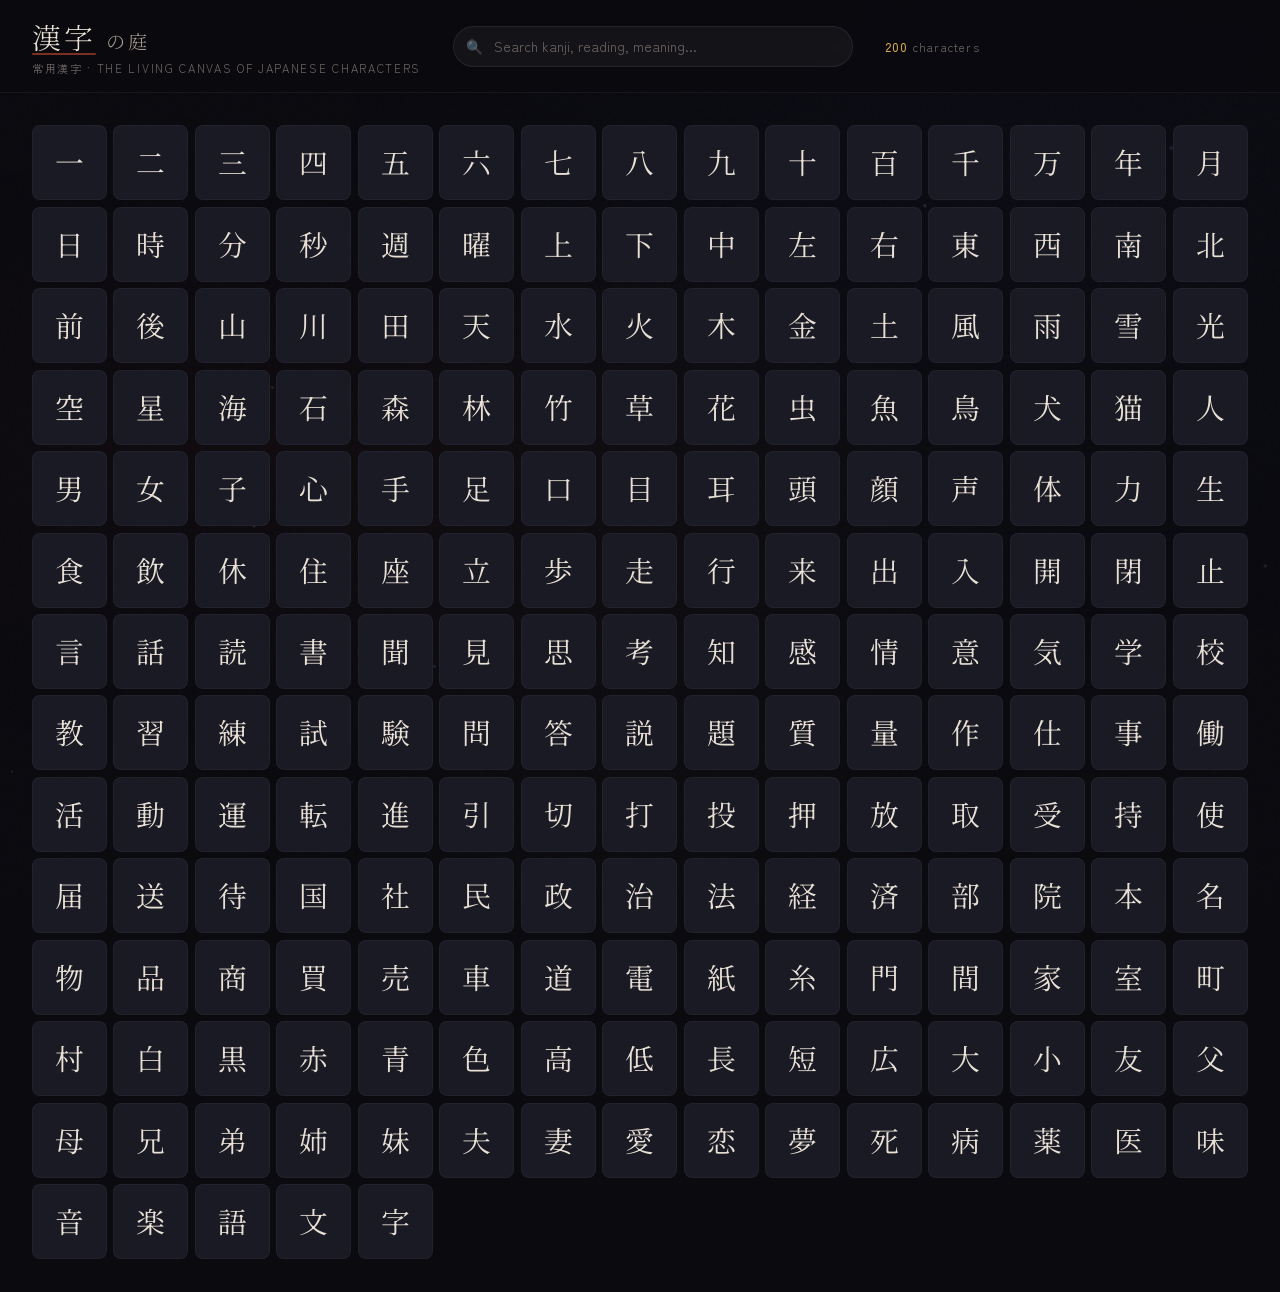
==== index.html @ d3b5ff98 "Initial: 漢字の庭 kanji explorer with 200 jōyō kanji - Grid of all kanji with hover-to-enlarge and toolt" ====
<!DOCTYPE html>
<html lang="ja">
<head>
    <meta charset="UTF-8">
    <meta name="viewport" content="width=device-width, initial-scale=1.0">
    <title>漢字の庭 — Kanji Garden</title>
    <link rel="preconnect" href="https://fonts.googleapis.com">
    <link rel="preconnect" href="https://fonts.gstatic.com" crossorigin>
    <link href="https://fonts.googleapis.com/css2?family=Noto+Serif+JP:wght@300;400;500;700&family=Zen+Kaku+Gothic+New:wght@300;400;500&display=swap" rel="stylesheet">
    <link rel="stylesheet" href="css/style.css">
</head>
<body>
    <!-- Background canvas for ambient particles -->
    <canvas id="bg-canvas"></canvas>

    <!-- Header -->
    <header class="header">
        <div class="header-content">
            <h1 class="logo">
                <span class="logo-kanji">漢字</span>
                <span class="logo-sub">の庭</span>
            </h1>
            <p class="tagline">常用漢字 · The Living Canvas of Japanese Characters</p>
        </div>
        <div class="search-bar">
            <input type="text" id="search-input" placeholder="Search kanji, reading, meaning..." autocomplete="off">
            <div class="search-icon">🔍</div>
        </div>
        <div class="stats">
            <span id="kanji-count">0</span> characters
        </div>
    </header>

    <!-- Main grid -->
    <main class="main-container">
        <div id="kanji-grid" class="kanji-grid"></div>
    </main>

    <!-- Detail panel (slides in on click) -->
    <aside id="detail-panel" class="detail-panel">
        <button id="close-panel" class="close-btn" aria-label="Close">×</button>
        <div class="detail-content">
            <div class="detail-hero">
                <div class="detail-kanji" id="detail-char"></div>
                <div class="detail-stroke-info" id="detail-meaning"></div>
            </div>

            <div class="detail-section readings-section">
                <h3 class="section-title">Readings</h3>
                <div class="readings-grid">
                    <div class="reading-group" id="on-readings">
                        <span class="reading-label">音読み On'yomi</span>
                        <div class="reading-tags" id="on-tags"></div>
                    </div>
                    <div class="reading-group" id="kun-readings">
                        <span class="reading-label">訓読み Kun'yomi</span>
                        <div class="reading-tags" id="kun-tags"></div>
                    </div>
                </div>
            </div>

            <div class="detail-section compounds-section">
                <h3 class="section-title">Common Compounds</h3>
                <div class="compounds-list" id="compounds-list"></div>
            </div>

            <div class="detail-section related-section">
                <h3 class="section-title">Related Kanji</h3>
                <div class="related-grid" id="related-grid"></div>
            </div>
        </div>
    </aside>

    <!-- Overlay for detail panel -->
    <div id="overlay" class="overlay"></div>

    <script src="js/app.js"></script>
</body>
</html>
---- css/style.css ----
/* ============================================
   漢字の庭 — Kanji Garden
   A zen-inspired, artistic kanji explorer
   ============================================ */

:root {
    /* Color palette - warm ink on aged paper */
    --bg-primary: #0a0a0f;
    --bg-secondary: #12121a;
    --bg-card: #1a1a25;
    --bg-card-hover: #252535;

    --ink-primary: #e8e0d4;
    --ink-secondary: #a89f91;
    --ink-muted: #6b6360;
    --ink-faint: #3a3535;

    --accent-vermillion: #c84b31;
    --accent-gold: #d4a853;
    --accent-indigo: #4a6fa5;
    --accent-sage: #7ca982;
    --accent-plum: #8b5e83;

    --glow-vermillion: rgba(200, 75, 49, 0.3);
    --glow-gold: rgba(212, 168, 83, 0.25);
    --glow-indigo: rgba(74, 111, 165, 0.25);

    --font-serif: 'Noto Serif JP', 'Yu Mincho', serif;
    --font-sans: 'Zen Kaku Gothic New', 'Hiragino Sans', sans-serif;

    --ease-out-expo: cubic-bezier(0.16, 1, 0.3, 1);
    --ease-spring: cubic-bezier(0.34, 1.56, 0.64, 1);
}

* {
    margin: 0;
    padding: 0;
    box-sizing: border-box;
}

html {
    font-size: 16px;
    scroll-behavior: smooth;
}

body {
    background: var(--bg-primary);
    color: var(--ink-primary);
    font-family: var(--font-sans);
    min-height: 100vh;
    overflow-x: hidden;
    position: relative;
}

/* Background texture overlay */
body::before {
    content: '';
    position: fixed;
    inset: 0;
    background:
        radial-gradient(ellipse at 20% 50%, rgba(200, 75, 49, 0.03) 0%, transparent 50%),
        radial-gradient(ellipse at 80% 20%, rgba(74, 111, 165, 0.03) 0%, transparent 50%),
        radial-gradient(ellipse at 50% 80%, rgba(212, 168, 83, 0.02) 0%, transparent 50%);
    pointer-events: none;
    z-index: 0;
}

/* Noise texture for paper feel */
body::after {
    content: '';
    position: fixed;
    inset: 0;
    opacity: 0.015;
    background-image: url("data:image/svg+xml,%3Csvg viewBox='0 0 256 256' xmlns='http://www.w3.org/2000/svg'%3E%3Cfilter id='noise'%3E%3CfeTurbulence type='fractalNoise' baseFrequency='0.9' numOctaves='4' stitchTiles='stitch'/%3E%3C/filter%3E%3Crect width='100%25' height='100%25' filter='url(%23noise)'/%3E%3C/svg%3E");
    pointer-events: none;
    z-index: 0;
}

#bg-canvas {
    position: fixed;
    inset: 0;
    z-index: 0;
    pointer-events: none;
}

/* ===== HEADER ===== */
.header {
    position: sticky;
    top: 0;
    z-index: 100;
    padding: 1rem 2rem;
    display: flex;
    align-items: center;
    gap: 2rem;
    backdrop-filter: blur(20px) saturate(1.5);
    background: rgba(10, 10, 15, 0.85);
    border-bottom: 1px solid rgba(232, 224, 212, 0.06);
    transition: all 0.4s var(--ease-out-expo);
}

.header-content {
    flex-shrink: 0;
}

.logo {
    font-family: var(--font-serif);
    font-weight: 300;
    letter-spacing: 0.1em;
    display: flex;
    align-items: baseline;
    gap: 0.3em;
}

.logo-kanji {
    font-size: 1.8rem;
    color: var(--ink-primary);
    position: relative;
}

.logo-kanji::after {
    content: '';
    position: absolute;
    bottom: 2px;
    left: 0;
    right: 0;
    height: 2px;
    background: var(--accent-vermillion);
    opacity: 0.6;
    border-radius: 1px;
}

.logo-sub {
    font-size: 1.2rem;
    color: var(--ink-secondary);
    font-weight: 300;
}

.tagline {
    font-size: 0.7rem;
    color: var(--ink-muted);
    letter-spacing: 0.15em;
    text-transform: uppercase;
    margin-top: 0.2rem;
}

.search-bar {
    flex: 1;
    max-width: 400px;
    position: relative;
}

.search-bar input {
    width: 100%;
    padding: 0.6rem 1rem 0.6rem 2.5rem;
    background: rgba(232, 224, 212, 0.05);
    border: 1px solid rgba(232, 224, 212, 0.08);
    border-radius: 100px;
    color: var(--ink-primary);
    font-family: var(--font-sans);
    font-size: 0.85rem;
    outline: none;
    transition: all 0.3s ease;
}

.search-bar input:focus {
    background: rgba(232, 224, 212, 0.08);
    border-color: rgba(200, 75, 49, 0.3);
    box-shadow: 0 0 0 3px rgba(200, 75, 49, 0.08);
}

.search-bar input::placeholder {
    color: var(--ink-muted);
}

.search-icon {
    position: absolute;
    left: 0.8rem;
    top: 50%;
    transform: translateY(-50%);
    font-size: 0.85rem;
    opacity: 0.5;
    pointer-events: none;
}

.stats {
    flex-shrink: 0;
    font-size: 0.75rem;
    color: var(--ink-muted);
    letter-spacing: 0.1em;
}

.stats span {
    color: var(--accent-gold);
    font-weight: 500;
}

/* ===== MAIN GRID ===== */
.main-container {
    position: relative;
    z-index: 1;
    padding: 2rem;
    max-width: 1800px;
    margin: 0 auto;
}

.kanji-grid {
    display: grid;
    grid-template-columns: repeat(auto-fill, minmax(72px, 1fr));
    gap: 6px;
    perspective: 1000px;
}

/* ===== KANJI CARD ===== */
.kanji-card {
    aspect-ratio: 1;
    display: flex;
    align-items: center;
    justify-content: center;
    position: relative;
    cursor: pointer;
    border-radius: 8px;
    background: var(--bg-card);
    border: 1px solid rgba(232, 224, 212, 0.04);
    transition: all 0.4s var(--ease-out-expo);
    user-select: none;
    overflow: hidden;
}

.kanji-card::before {
    content: '';
    position: absolute;
    inset: 0;
    border-radius: 8px;
    background: radial-gradient(circle at 50% 50%, rgba(232, 224, 212, 0.03), transparent 70%);
    opacity: 0;
    transition: opacity 0.4s ease;
}

.kanji-card:hover::before {
    opacity: 1;
}

.kanji-card .char {
    font-family: var(--font-serif);
    font-size: 1.8rem;
    font-weight: 400;
    color: var(--ink-primary);
    transition: all 0.4s var(--ease-spring);
    position: relative;
    z-index: 2;
    line-height: 1;
}

/* Hover state */
.kanji-card:hover {
    transform: scale(1.35);
    z-index: 50;
    background: var(--bg-card-hover);
    border-color: rgba(200, 75, 49, 0.2);
    box-shadow:
        0 8px 32px rgba(0, 0, 0, 0.4),
        0 0 0 1px rgba(200, 75, 49, 0.15),
        0 0 40px var(--glow-vermillion);
}

.kanji-card:hover .char {
    color: #fff;
    text-shadow: 0 0 20px var(--glow-vermillion);
}

/* Tooltip on hover */
.kanji-card .tooltip {
    position: absolute;
    bottom: calc(100% + 12px);
    left: 50%;
    transform: translateX(-50%) translateY(8px);
    background: rgba(20, 20, 30, 0.95);
    backdrop-filter: blur(10px);
    border: 1px solid rgba(232, 224, 212, 0.1);
    border-radius: 12px;
    padding: 0.8rem 1rem;
    min-width: 160px;
    opacity: 0;
    visibility: hidden;
    transition: all 0.3s var(--ease-out-expo);
    z-index: 100;
    pointer-events: none;
    text-align: center;
}

.kanji-card:hover .tooltip {
    opacity: 1;
    visibility: visible;
    transform: translateX(-50%) translateY(0);
}

.tooltip .t-reading {
    font-family: var(--font-sans);
    font-size: 0.75rem;
    color: var(--accent-gold);
    margin-bottom: 0.3rem;
    white-space: nowrap;
}

.tooltip .t-meaning {
    font-size: 0.7rem;
    color: var(--ink-secondary);
    line-height: 1.3;
}

/* Active/pinned state */
.kanji-card.active {
    background: var(--bg-card-hover);
    border-color: var(--accent-vermillion);
    box-shadow:
        0 0 0 2px var(--accent-vermillion),
        0 0 30px var(--glow-vermillion);
}

.kanji-card.active .char {
    color: var(--accent-vermillion);
}

/* Related highlight */
.kanji-card.related {
    border-color: rgba(212, 168, 83, 0.4);
    background: rgba(212, 168, 83, 0.08);
    animation: pulse-related 2s ease-in-out infinite;
}

.kanji-card.related .char {
    color: var(--accent-gold);
    text-shadow: 0 0 12px var(--glow-gold);
}

@keyframes pulse-related {
    0%, 100% { box-shadow: 0 0 0 0 rgba(212, 168, 83, 0); }
    50% { box-shadow: 0 0 16px 2px rgba(212, 168, 83, 0.15); }
}

/* Dimmed state (when another kanji is focused) */
.kanji-card.dimmed {
    opacity: 0.2;
    transform: scale(0.95);
    pointer-events: none;
}

/* Search highlight */
.kanji-card.search-match {
    border-color: rgba(74, 111, 165, 0.4);
    background: rgba(74, 111, 165, 0.08);
}

.kanji-card.search-hidden {
    opacity: 0.05;
    transform: scale(0.8);
    pointer-events: none;
}

/* ===== DETAIL PANEL ===== */
.overlay {
    position: fixed;
    inset: 0;
    background: rgba(0, 0, 0, 0.6);
    backdrop-filter: blur(4px);
    z-index: 200;
    opacity: 0;
    visibility: hidden;
    transition: all 0.4s ease;
}

.overlay.visible {
    opacity: 1;
    visibility: visible;
}

.detail-panel {
    position: fixed;
    top: 0;
    right: 0;
    width: min(520px, 90vw);
    height: 100vh;
    background: var(--bg-secondary);
    border-left: 1px solid rgba(232, 224, 212, 0.06);
    z-index: 300;
    transform: translateX(100%);
    transition: transform 0.5s var(--ease-out-expo);
    overflow-y: auto;
    overflow-x: hidden;
}

.detail-panel.open {
    transform: translateX(0);
}

/* Scrollbar styling */
.detail-panel::-webkit-scrollbar {
    width: 4px;
}
.detail-panel::-webkit-scrollbar-track {
    background: transparent;
}
.detail-panel::-webkit-scrollbar-thumb {
    background: var(--ink-faint);
    border-radius: 2px;
}

.close-btn {
    position: sticky;
    top: 1rem;
    float: right;
    margin-right: 1rem;
    width: 36px;
    height: 36px;
    border: 1px solid rgba(232, 224, 212, 0.1);
    border-radius: 50%;
    background: rgba(232, 224, 212, 0.05);
    color: var(--ink-secondary);
    font-size: 1.2rem;
    cursor: pointer;
    z-index: 10;
    transition: all 0.2s ease;
    display: flex;
    align-items: center;
    justify-content: center;
}

.close-btn:hover {
    background: rgba(200, 75, 49, 0.15);
    border-color: var(--accent-vermillion);
    color: var(--accent-vermillion);
}

.detail-content {
    padding: 2rem;
}

/* Hero section */
.detail-hero {
    text-align: center;
    padding: 3rem 0 2rem;
    position: relative;
}

.detail-hero::after {
    content: '';
    position: absolute;
    bottom: 0;
    left: 20%;
    right: 20%;
    height: 1px;
    background: linear-gradient(90deg, transparent, rgba(232, 224, 212, 0.1), transparent);
}

.detail-kanji {
    font-family: var(--font-serif);
    font-size: 8rem;
    font-weight: 300;
    line-height: 1;
    color: var(--ink-primary);
    text-shadow:
        0 0 60px var(--glow-vermillion),
        0 4px 20px rgba(0, 0, 0, 0.3);
    animation: hero-enter 0.6s var(--ease-spring) both;
    position: relative;
}

/* Ink splash decoration behind the kanji */
.detail-kanji::before {
    content: '';
    position: absolute;
    top: 50%;
    left: 50%;
    transform: translate(-50%, -50%);
    width: 200px;
    height: 200px;
    background: radial-gradient(circle, rgba(200, 75, 49, 0.06) 0%, transparent 70%);
    border-radius: 50%;
    z-index: -1;
}

@keyframes hero-enter {
    from {
        opacity: 0;
        transform: scale(0.5) translateY(20px);
    }
    to {
        opacity: 1;
        transform: scale(1) translateY(0);
    }
}

.detail-stroke-info {
    margin-top: 1rem;
    font-size: 0.85rem;
    color: var(--ink-muted);
    letter-spacing: 0.15em;
    text-transform: uppercase;
}

/* Sections */
.detail-section {
    padding: 1.5rem 0;
    border-bottom: 1px solid rgba(232, 224, 212, 0.04);
    animation: section-enter 0.5s var(--ease-out-expo) both;
}

.detail-section:nth-child(2) { animation-delay: 0.1s; }
.detail-section:nth-child(3) { animation-delay: 0.2s; }
.detail-section:nth-child(4) { animation-delay: 0.3s; }

@keyframes section-enter {
    from {
        opacity: 0;
        transform: translateY(15px);
    }
    to {
        opacity: 1;
        transform: translateY(0);
    }
}

.section-title {
    font-family: var(--font-sans);
    font-size: 0.65rem;
    font-weight: 500;
    color: var(--ink-muted);
    letter-spacing: 0.2em;
    text-transform: uppercase;
    margin-bottom: 1rem;
    display: flex;
    align-items: center;
    gap: 0.5rem;
}

.section-title::before {
    content: '';
    width: 12px;
    height: 1px;
    background: var(--accent-vermillion);
}

/* Readings */
.readings-grid {
    display: flex;
    flex-direction: column;
    gap: 1rem;
}

.reading-group {
    display: flex;
    flex-direction: column;
    gap: 0.4rem;
}

.reading-label {
    font-size: 0.6rem;
    color: var(--ink-muted);
    letter-spacing: 0.15em;
    text-transform: uppercase;
}

.reading-tags {
    display: flex;
    flex-wrap: wrap;
    gap: 0.4rem;
}

.reading-tag {
    padding: 0.3rem 0.7rem;
    background: rgba(232, 224, 212, 0.04);
    border: 1px solid rgba(232, 224, 212, 0.06);
    border-radius: 100px;
    font-size: 0.8rem;
    color: var(--ink-primary);
    font-family: var(--font-sans);
    transition: all 0.2s ease;
}

.reading-tag.on {
    border-color: rgba(200, 75, 49, 0.2);
    color: var(--accent-vermillion);
}

.reading-tag.kun {
    border-color: rgba(74, 111, 165, 0.2);
    color: var(--accent-indigo);
}

/* Compounds */
.compounds-list {
    display: flex;
    flex-direction: column;
    gap: 0.5rem;
}

.compound-item {
    display: flex;
    align-items: center;
    gap: 1rem;
    padding: 0.7rem 1rem;
    background: rgba(232, 224, 212, 0.02);
    border: 1px solid rgba(232, 224, 212, 0.04);
    border-radius: 10px;
    transition: all 0.25s ease;
    cursor: default;
}

.compound-item:hover {
    background: rgba(232, 224, 212, 0.05);
    border-color: rgba(232, 224, 212, 0.08);
    transform: translateX(4px);
}

.compound-word {
    font-family: var(--font-serif);
    font-size: 1.2rem;
    color: var(--ink-primary);
    min-width: 80px;
}

.compound-word .highlight-char {
    color: var(--accent-vermillion);
    font-weight: 500;
}

.compound-reading {
    font-size: 0.75rem;
    color: var(--accent-gold);
    font-family: var(--font-sans);
    min-width: 80px;
}

.compound-meaning {
    font-size: 0.75rem;
    color: var(--ink-secondary);
    flex: 1;
}

/* Related kanji */
.related-grid {
    display: grid;
    grid-template-columns: repeat(auto-fill, minmax(56px, 1fr));
    gap: 8px;
}

.related-card {
    aspect-ratio: 1;
    display: flex;
    align-items: center;
    justify-content: center;
    background: rgba(232, 224, 212, 0.03);
    border: 1px solid rgba(232, 224, 212, 0.06);
    border-radius: 8px;
    font-family: var(--font-serif);
    font-size: 1.4rem;
    color: var(--ink-primary);
    cursor: pointer;
    transition: all 0.3s var(--ease-spring);
}

.related-card:hover {
    transform: scale(1.15);
    background: rgba(212, 168, 83, 0.1);
    border-color: var(--accent-gold);
    color: var(--accent-gold);
    box-shadow: 0 0 20px var(--glow-gold);
}

/* ===== RESPONSIVE ===== */
@media (max-width: 768px) {
    .header {
        flex-wrap: wrap;
        padding: 0.8rem 1rem;
        gap: 0.8rem;
    }

    .search-bar {
        order: 3;
        max-width: 100%;
        flex-basis: 100%;
    }

    .kanji-grid {
        grid-template-columns: repeat(auto-fill, minmax(56px, 1fr));
        gap: 4px;
    }

    .kanji-card .char {
        font-size: 1.4rem;
    }

    .main-container {
        padding: 1rem;
    }

    .detail-kanji {
        font-size: 5rem;
    }
}

/* ===== ENTRANCE ANIMATION ===== */
.kanji-card {
    animation: card-enter 0.5s var(--ease-out-expo) both;
}

@keyframes card-enter {
    from {
        opacity: 0;
        transform: scale(0.8) translateY(10px);
    }
    to {
        opacity: 1;
        transform: scale(1) translateY(0);
    }
}

/* Stagger handled in JS */

/* Empty state */
.empty-state {
    grid-column: 1 / -1;
    text-align: center;
    padding: 4rem 2rem;
    color: var(--ink-muted);
}

.empty-state .empty-icon {
    font-size: 3rem;
    margin-bottom: 1rem;
    opacity: 0.3;
}

.empty-state p {
    font-size: 0.9rem;
    letter-spacing: 0.1em;
}
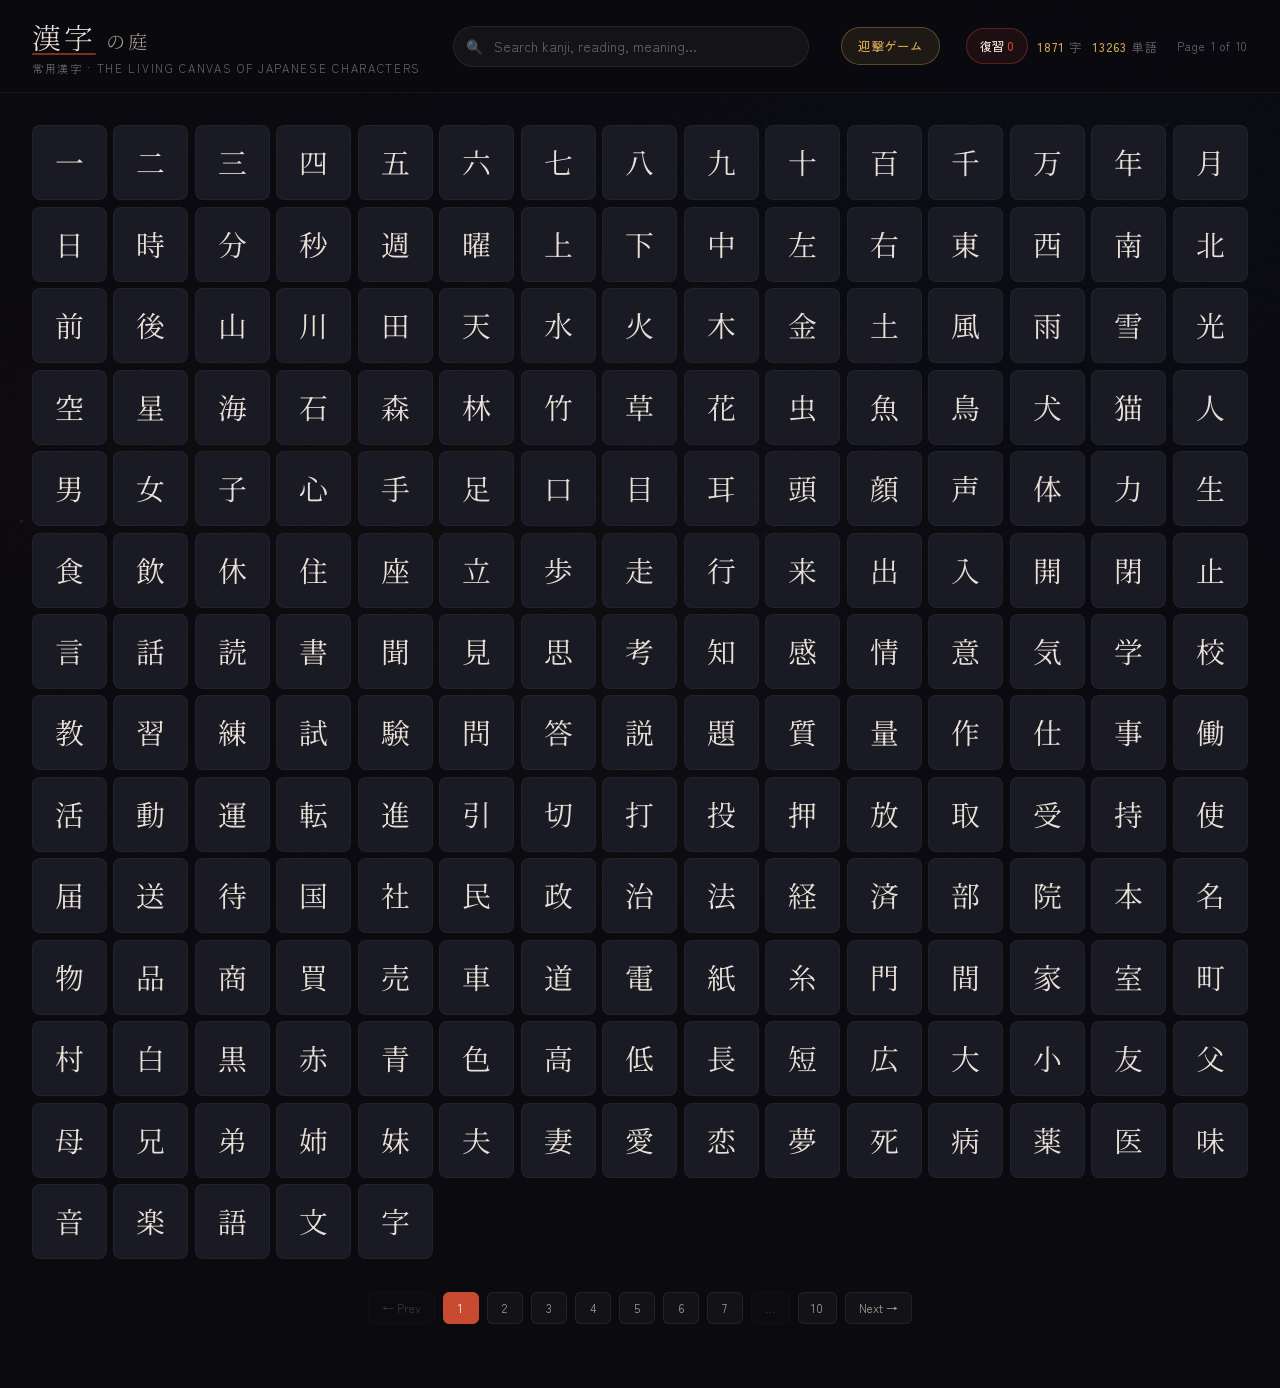
==== commit bf6d793b: "漢字の庭: kanji explorer, shooting game, persistent review notebook Interactive jōyō-kanji explorer with" ====
--- a/index.html
+++ b/index.html
@@ -7,7 +7,7 @@
     <link rel="preconnect" href="https://fonts.googleapis.com">
     <link rel="preconnect" href="https://fonts.gstatic.com" crossorigin>
     <link href="https://fonts.googleapis.com/css2?family=Noto+Serif+JP:wght@300;400;500;700&family=Zen+Kaku+Gothic+New:wght@300;400;500&display=swap" rel="stylesheet">
-    <link rel="stylesheet" href="css/style.css">
+    <link rel="stylesheet" href="css/style.css?v=20260907-4">
 </head>
 <body>
     <!-- Background canvas for ambient particles -->
@@ -27,13 +27,18 @@
             <div class="search-icon">🔍</div>
         </div>
         <div class="stats">
-            <span id="kanji-count">0</span> characters
+            <button id="game-open" class="game-open" type="button">迎撃ゲーム</button>
+            <button id="mistake-open" class="mistake-open" type="button">復習 <strong id="mistake-count">0</strong></button>
+            <span class="stat-item"><strong id="kanji-count">0</strong> 字</span>
+            <span class="stat-item"><strong id="word-count">0</strong> 単語</span>
+            <span class="page-info" id="page-info"></span>
         </div>
     </header>
 
     <!-- Main grid -->
     <main class="main-container">
         <div id="kanji-grid" class="kanji-grid"></div>
+        <div class="pagination" id="pagination"></div>
     </main>
 
     <!-- Detail panel (slides in on click) -->
@@ -74,6 +79,51 @@
     <!-- Overlay for detail panel -->
     <div id="overlay" class="overlay"></div>
 
-    <script src="js/app.js"></script>
+    <section id="mistake-panel" class="mistake-panel" aria-hidden="true" aria-labelledby="mistake-title">
+        <div class="mistake-dialog">
+            <div class="mistake-heading">
+                <div>
+                    <p class="mistake-kicker">REVIEW NOTEBOOK</p>
+                    <h2 id="mistake-title">間違い復習</h2>
+                </div>
+                <button id="mistake-close" class="close-btn mistake-close" type="button" aria-label="復習を閉じる">×</button>
+            </div>
+            <p id="mistake-empty" class="mistake-empty">まだ間違いはありません。ゲームで間違えた漢字や単語がここに保存されます。</p>
+            <div id="mistake-list" class="mistake-list"></div>
+            <div class="mistake-actions">
+                <button id="mistake-review" class="game-start" type="button">錯題を練習</button>
+                <button id="mistake-clear" class="mistake-clear" type="button">すべて削除</button>
+            </div>
+        </div>
+    </section>
+
+    <section id="game-screen" class="game-screen" aria-hidden="true">
+        <div class="game-topbar">
+            <button id="game-close" class="game-icon-btn" type="button" aria-label="ゲームを閉じる">×</button>
+            <div><span class="game-label">得点</span><strong id="game-score">0</strong></div>
+            <div><span class="game-label">連続</span><strong id="game-combo">0</strong></div>
+            <div><span class="game-label">防壁</span><span id="game-hearts" aria-label="残り体力">♥ ♥ ♥</span></div>
+        </div>
+        <div id="game-field" class="game-field">
+            <div class="game-skyline"></div>
+            <div id="game-target" class="game-target" aria-live="polite"></div>
+            <div id="game-shot" class="game-shot"></div>
+            <div class="game-ground"><div id="game-cannon" class="game-cannon">砲</div></div>
+            <div id="game-message" class="game-message"></div>
+        </div>
+        <div id="game-controls" class="game-controls">
+            <div class="game-mode-row">
+                <button class="game-mode active" data-mode="mixed" type="button">漢字＋単語</button>
+                <button class="game-mode" data-mode="kanji" type="button">漢字</button>
+                <button class="game-mode" data-mode="word" type="button">単語</button>
+            </div>
+            <p id="game-prompt">正しい読み方を選んで迎撃せよ</p>
+            <div id="game-answers" class="game-answers"></div>
+            <button id="game-start" class="game-start" type="button">ゲーム開始</button>
+        </div>
+    </section>
+
+    <script src="js/app.js?v=20260907-4"></script>
+    <script src="js/game.js?v=20260910-1"></script>
 </body>
 </html>
--- a/css/style.css
+++ b/css/style.css
@@ -184,15 +184,109 @@
 
 .stats {
     flex-shrink: 0;
+    display: flex;
+    align-items: center;
+    gap: .65rem;
     font-size: 0.75rem;
     color: var(--ink-muted);
     letter-spacing: 0.1em;
 }
 
-.stats span {
+.stats strong {
     color: var(--accent-gold);
     font-weight: 500;
 }
+
+.stat-item {
+    white-space: nowrap;
+}
+
+.game-open {
+    margin-right: 1rem; padding: .55rem 1rem; border: 1px solid rgba(212,168,83,.35);
+    border-radius: 999px; background: rgba(212,168,83,.1); color: var(--accent-gold);
+    font: 500 .78rem var(--font-sans); cursor: pointer; letter-spacing: .08em;
+}
+.game-open:hover { background: rgba(212,168,83,.2); }
+.mistake-open { padding: .52rem .8rem; border: 1px solid rgba(200,75,49,.35); border-radius: 999px;
+    background: rgba(200,75,49,.1); color: var(--ink-primary); font: 500 .76rem var(--font-sans); cursor: pointer; }
+.mistake-open:hover { background: rgba(200,75,49,.2); }
+.mistake-open strong { color: var(--accent-vermillion); }
+.mistake-panel { position: fixed; inset: 0; z-index: 1200; display: none; place-items: center; padding: 1rem;
+    background: rgba(4,4,8,.78); backdrop-filter: blur(12px); }
+.mistake-panel.open { display: grid; }
+.mistake-dialog { width: min(620px,100%); max-height: min(760px,90vh); display: flex; flex-direction: column;
+    padding: 1.5rem; border: 1px solid rgba(212,168,83,.2); border-radius: 18px;
+    background: #12121a; box-shadow: 0 25px 80px rgba(0,0,0,.55); }
+.mistake-heading { display: flex; justify-content: space-between; align-items: flex-start; margin-bottom: 1rem; }
+.mistake-heading h2 { font: 400 1.7rem var(--font-serif); }
+.mistake-kicker { color: var(--accent-vermillion); font-size: .65rem; letter-spacing: .18em; }
+.mistake-close { position: static; }
+.mistake-list { overflow: auto; display: grid; gap: .55rem; }
+.mistake-row { display: flex; align-items: center; justify-content: space-between; gap: 1rem; padding: .85rem 1rem;
+    border: 1px solid rgba(232,224,212,.08); border-radius: 10px; background: rgba(232,224,212,.035); }
+.mistake-row > div { display: flex; align-items: baseline; flex-wrap: wrap; gap: .45rem; }
+.mistake-word { font: 500 1.3rem var(--font-serif); }
+.mistake-kanji-link { padding: 0 .04em; border: 0; border-bottom: 1px solid rgba(212,168,83,.45);
+    background: transparent; color: var(--ink-primary); font: inherit; cursor: pointer; }
+.mistake-kanji-link:hover, .mistake-kanji-link:focus-visible { color: var(--accent-gold); border-bottom-color: var(--accent-gold); outline: none; }
+.mistake-reading { color: var(--accent-gold); }
+.mistake-row small { flex-basis: 100%; color: var(--ink-muted); }
+.mistake-delete, .mistake-clear { border: 1px solid rgba(200,75,49,.3); border-radius: 8px; background: transparent;
+    color: #d98270; padding: .45rem .7rem; cursor: pointer; white-space: nowrap; }
+.mistake-empty { padding: 2.5rem 1rem; text-align: center; color: var(--ink-muted); line-height: 1.8; }
+.mistake-actions { display: flex; justify-content: flex-end; gap: .7rem; padding-top: 1rem; }
+.mistake-actions .game-start { margin: 0; }
+.mistake-actions button:disabled { opacity: .35; pointer-events: none; }
+body.game-active { overflow: hidden; }
+.game-screen { position: fixed; inset: 0; z-index: 1000; display: none; grid-template-rows: auto 1fr auto;
+    background: #070812; color: var(--ink-primary); }
+.game-screen.open { display: grid; }
+.game-topbar { min-height: 64px; display: flex; align-items: center; justify-content: center; gap: clamp(1rem,5vw,5rem);
+    padding: .7rem 1rem; background: rgba(8,9,20,.96); border-bottom: 1px solid rgba(212,168,83,.18); }
+.game-topbar > div { display: grid; text-align: center; min-width: 70px; }
+.game-topbar strong, #game-hearts { color: var(--accent-gold); font-size: 1.25rem; }
+.game-label { color: var(--ink-muted); font-size: .62rem; letter-spacing: .18em; }
+.game-icon-btn { position: absolute; left: 1rem; width: 38px; height: 38px; border: 1px solid #ffffff22;
+    border-radius: 50%; background: #ffffff0b; color: white; font-size: 1.4rem; cursor: pointer; }
+.game-field { position: relative; min-height: 300px; overflow: hidden; background:
+    radial-gradient(circle at 50% 120%, #24375b 0, transparent 45%), linear-gradient(#08091b, #16213b); }
+.game-field::before { content: ''; position: absolute; inset: 0; opacity: .7; background-image:
+    radial-gradient(circle at 20% 20%, #fff 0 1px, transparent 1.5px), radial-gradient(circle at 70% 35%, #fff 0 1px, transparent 1.5px);
+    background-size: 170px 130px, 230px 180px; }
+.game-skyline { position: absolute; inset: auto 0 12% 0; height: 15%; opacity: .25;
+    background: repeating-linear-gradient(90deg,#7180a6 0 35px,transparent 35px 45px); clip-path: polygon(0 60%,6% 60%,6% 15%,12% 15%,12% 70%,20% 70%,20% 30%,29% 30%,29% 70%,38% 70%,38% 0,44% 0,44% 60%,55% 60%,55% 25%,62% 25%,62% 70%,72% 70%,72% 10%,79% 10%,79% 55%,90% 55%,90% 35%,100% 35%,100% 100%,0 100%); }
+.game-ground { position: absolute; inset: auto 0 0; height: 13%; background: linear-gradient(#262331,#09090e); border-top: 2px solid #746343; }
+.game-cannon { position: absolute; left: 50%; bottom: 15%; transform: translateX(-50%); width: 58px; height: 45px;
+    display: grid; place-items: center; border: 2px solid var(--accent-gold); border-radius: 45% 45% 12% 12%; color: var(--accent-gold); background: #171821; }
+.game-cannon::before { content: ''; position: absolute; width: 9px; height: 42px; bottom: 35px; background: var(--accent-gold); border-radius: 5px; }
+.game-target { position: absolute; top: 8%; transform: translateX(-50%); min-width: 88px; padding: .45rem .75rem; text-align: center;
+    font: 500 clamp(2rem,6vw,4.5rem) var(--font-serif); color: #fff; border: 1px solid #ffffff30; border-radius: 12px;
+    background: rgba(200,75,49,.18); box-shadow: 0 0 35px rgba(200,75,49,.2); }
+.game-target.word { font-size: clamp(1.5rem,4.5vw,3.2rem); }
+.game-target.destroyed { animation: target-burst .55s forwards; }
+.game-target.crashed { animation: target-crash .7s forwards; }
+@keyframes target-burst { to { opacity: 0; transform: translateX(-50%) scale(2) rotate(20deg); filter: blur(12px); } }
+@keyframes target-crash { to { opacity: 0; transform: translateX(-50%) translateY(120px) scale(.4); } }
+.game-shot { position: absolute; inset: 0; pointer-events: none; }
+.game-shot.fire::after { content: ''; position: absolute; left: 50%; bottom: 10%; width: 3px; height: 7px; background: #fff;
+    box-shadow: 0 0 12px #ffd86b; animation: shoot .35s ease-in forwards; }
+@keyframes shoot { to { left: var(--shot-x); bottom: calc(100% - var(--shot-y)); height: 45px; opacity: 0; } }
+.game-field.damaged { animation: damage-flash .45s; }
+@keyframes damage-flash { 30% { filter: sepia(1) saturate(5); transform: translateX(5px); } 60% { transform: translateX(-5px); } }
+.game-message { position: absolute; top: 43%; left: 50%; z-index: 4; transform: translate(-50%,-50%); opacity: 0;
+    padding: .65rem 1rem; border-radius: 8px; background: #080914dd; text-align: center; pointer-events: none; }
+.game-message.show { opacity: 1; }.game-message.good { color: #91d69a; }.game-message.bad { color: #ff8874; }
+.game-controls { padding: .8rem 1rem 1.2rem; text-align: center; background: #0d0e18; border-top: 1px solid #ffffff0d; }
+.game-controls p { margin: .45rem; color: var(--ink-secondary); font-size: .8rem; }
+.game-mode-row { display: flex; justify-content: center; gap: .35rem; }
+.game-mode { border: 1px solid #ffffff16; padding: .3rem .65rem; border-radius: 999px; background: transparent; color: var(--ink-muted); cursor: pointer; }
+.game-mode.active { color: var(--accent-gold); border-color: rgba(212,168,83,.5); }
+.game-answers { display: grid; grid-template-columns: repeat(4,minmax(0,1fr)); gap: .6rem; max-width: 850px; margin: .6rem auto; }
+.game-answers button, .game-start { border: 1px solid #ffffff20; border-radius: 8px; padding: .7rem .4rem; background: #191b29; color: white; cursor: pointer; font: 500 1rem var(--font-sans); }
+.game-answers button:hover { border-color: var(--accent-gold); transform: translateY(-2px); }.game-answers button.wrong { background: #6c251f; }
+.game-answers button span { display: inline-grid; place-items: center; width: 22px; height: 22px; margin-right: .45rem; border-radius: 50%; background: #ffffff12; font-size: .7rem; }
+.game-start { background: var(--accent-vermillion); padding-inline: 2rem; }
+@media (max-width: 640px) { .game-answers { grid-template-columns: repeat(2,1fr); } .game-open { margin-right: .3rem; padding: .45rem .6rem; } }
 
 /* ===== MAIN GRID ===== */
 .main-container {
@@ -667,6 +761,53 @@
     box-shadow: 0 0 20px var(--glow-gold);
 }
 
+/* ===== PAGINATION ===== */
+.pagination {
+    display: flex;
+    justify-content: center;
+    align-items: center;
+    gap: 0.5rem;
+    padding: 2rem 0;
+    flex-wrap: wrap;
+}
+
+.page-btn {
+    padding: 0.4rem 0.8rem;
+    background: rgba(232, 224, 212, 0.04);
+    border: 1px solid rgba(232, 224, 212, 0.08);
+    border-radius: 6px;
+    color: var(--ink-secondary);
+    font-family: var(--font-sans);
+    font-size: 0.75rem;
+    cursor: pointer;
+    transition: all 0.2s ease;
+    min-width: 36px;
+    text-align: center;
+}
+
+.page-btn:hover {
+    background: rgba(232, 224, 212, 0.08);
+    border-color: rgba(232, 224, 212, 0.15);
+    color: var(--ink-primary);
+}
+
+.page-btn.active {
+    background: var(--accent-vermillion);
+    border-color: var(--accent-vermillion);
+    color: #fff;
+}
+
+.page-btn.disabled {
+    opacity: 0.3;
+    pointer-events: none;
+}
+
+.page-info {
+    margin-left: 0.5rem;
+    color: var(--ink-muted);
+    font-size: 0.7rem;
+}
+
 /* ===== RESPONSIVE ===== */
 @media (max-width: 768px) {
     .header {
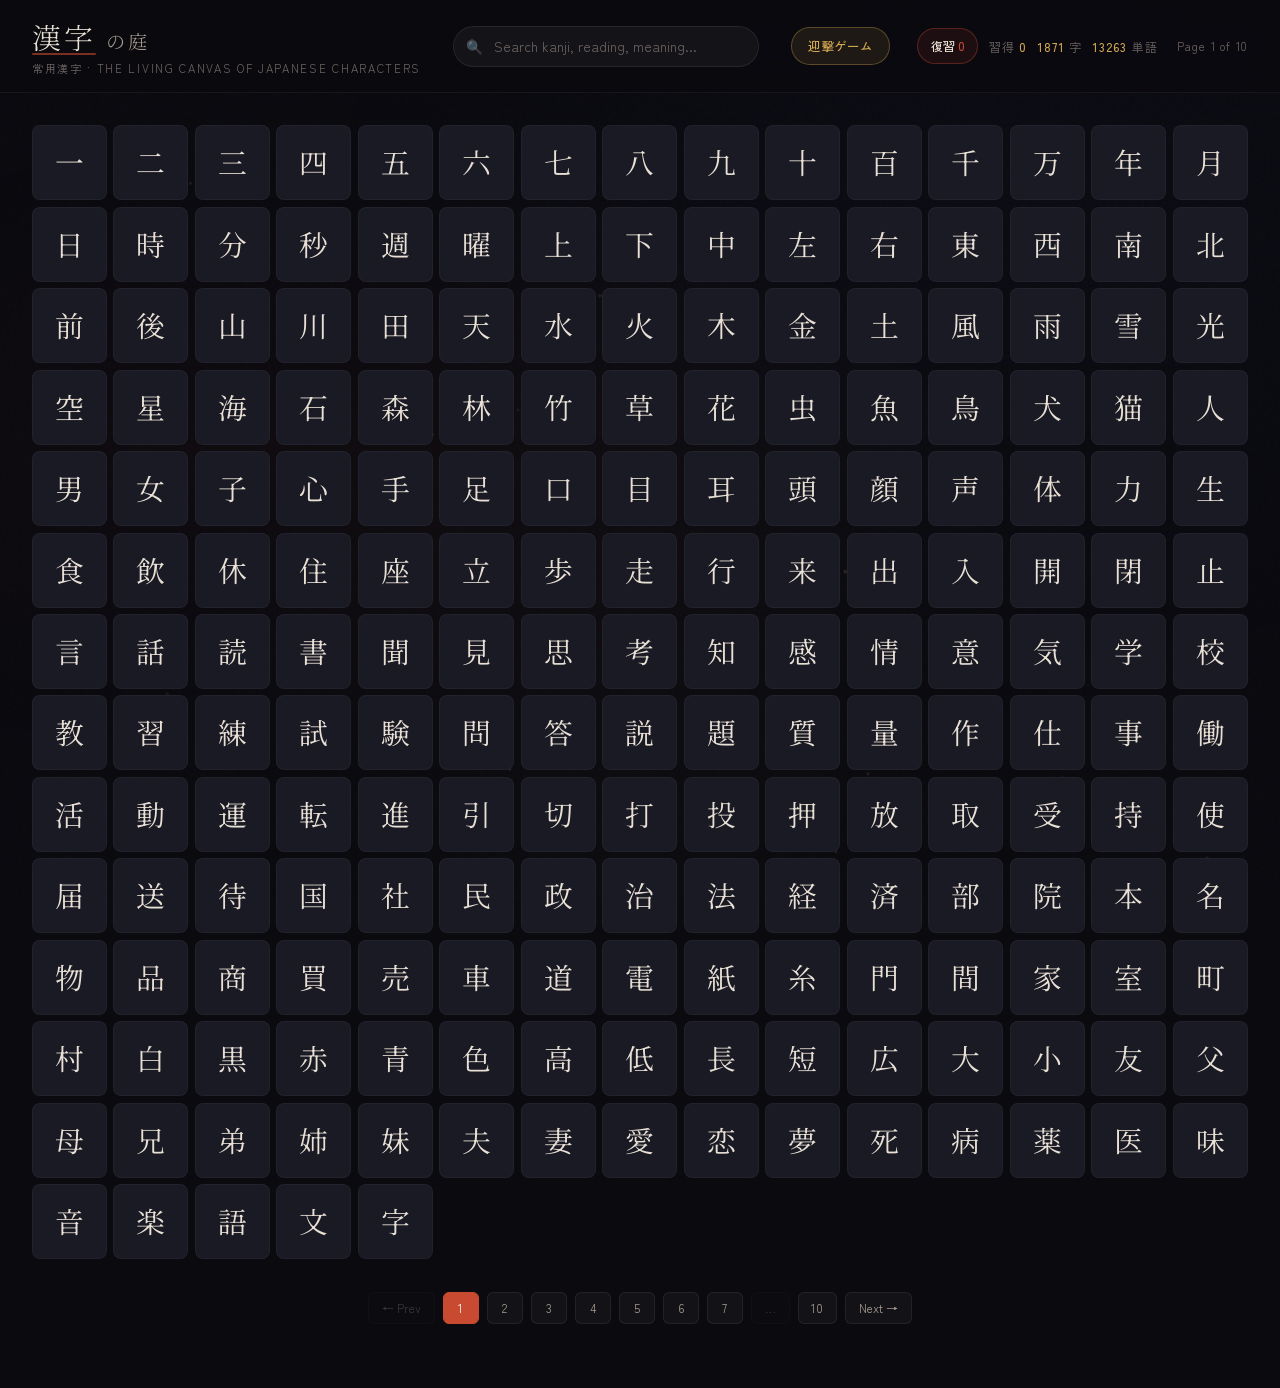
==== commit b11ef86e: "Add mastered toggle and clickable homophones in detail panel Learners wanted to track progress and m" ====
--- a/index.html
+++ b/index.html
@@ -7,7 +7,7 @@
     <link rel="preconnect" href="https://fonts.googleapis.com">
     <link rel="preconnect" href="https://fonts.gstatic.com" crossorigin>
     <link href="https://fonts.googleapis.com/css2?family=Noto+Serif+JP:wght@300;400;500;700&family=Zen+Kaku+Gothic+New:wght@300;400;500&display=swap" rel="stylesheet">
-    <link rel="stylesheet" href="css/style.css?v=20260907-4">
+    <link rel="stylesheet" href="css/style.css?v=20260913-4">
 </head>
 <body>
     <!-- Background canvas for ambient particles -->
@@ -29,6 +29,7 @@
         <div class="stats">
             <button id="game-open" class="game-open" type="button">迎撃ゲーム</button>
             <button id="mistake-open" class="mistake-open" type="button">復習 <strong id="mistake-count">0</strong></button>
+            <span class="stat-item">習得 <strong id="mastered-count">0</strong></span>
             <span class="stat-item"><strong id="kanji-count">0</strong> 字</span>
             <span class="stat-item"><strong id="word-count">0</strong> 単語</span>
             <span class="page-info" id="page-info"></span>
@@ -48,6 +49,7 @@
             <div class="detail-hero">
                 <div class="detail-kanji" id="detail-char"></div>
                 <div class="detail-stroke-info" id="detail-meaning"></div>
+                <button id="master-toggle" class="master-toggle" type="button" aria-pressed="false">習得済みにする</button>
             </div>
 
             <div class="detail-section readings-section">
@@ -123,7 +125,7 @@
         </div>
     </section>
 
-    <script src="js/app.js?v=20260907-4"></script>
+    <script src="js/app.js?v=20260913-4"></script>
     <script src="js/game.js?v=20260910-1"></script>
 </body>
 </html>
--- a/css/style.css
+++ b/css/style.css
@@ -876,3 +876,26 @@
     font-size: 0.9rem;
     letter-spacing: 0.1em;
 }
+
+/* Mastered kanji: faded in the grid, still clickable */
+.kanji-card.mastered { opacity: .3; }
+.kanji-card.mastered .char { color: var(--ink-muted); }
+.kanji-card.mastered.active { opacity: .6; }
+.kanji-card.mastered.active .char { color: var(--ink-muted); }
+.kanji-card.mastered:hover { opacity: 1; }
+.master-toggle { margin-top: 1rem; border: 1px solid rgba(124,169,130,.45); border-radius: 999px;
+    background: transparent; color: var(--accent-sage); padding: .5rem 1.1rem; cursor: pointer;
+    font-family: var(--font-sans); transition: all .2s ease; }
+.master-toggle:hover { background: rgba(124,169,130,.12); }
+.master-toggle.is-mastered { background: rgba(124,169,130,.2); color: var(--ink-primary); }
+
+/* Homophones shown under each compound */
+.compound-item { flex-wrap: wrap; }
+.compound-homophones { flex-basis: 100%; display: flex; flex-wrap: wrap; align-items: baseline;
+    gap: .25rem .6rem; font-family: var(--font-serif); font-size: .85rem; color: var(--ink-secondary); }
+.homophone-label { font-family: var(--font-sans); font-size: .65rem; color: var(--ink-muted);
+    border: 1px solid var(--ink-faint); border-radius: 4px; padding: 0 .3rem; }
+.homophone-word { cursor: pointer; background: none; border: none; padding: 0; font: inherit; color: inherit;
+    text-decoration: underline dotted var(--ink-faint); text-underline-offset: 3px; }
+.compound-item.flash { border-color: var(--accent-gold); background: rgba(212,168,83,.12); }
+.homophone-word:hover { color: var(--accent-gold); }
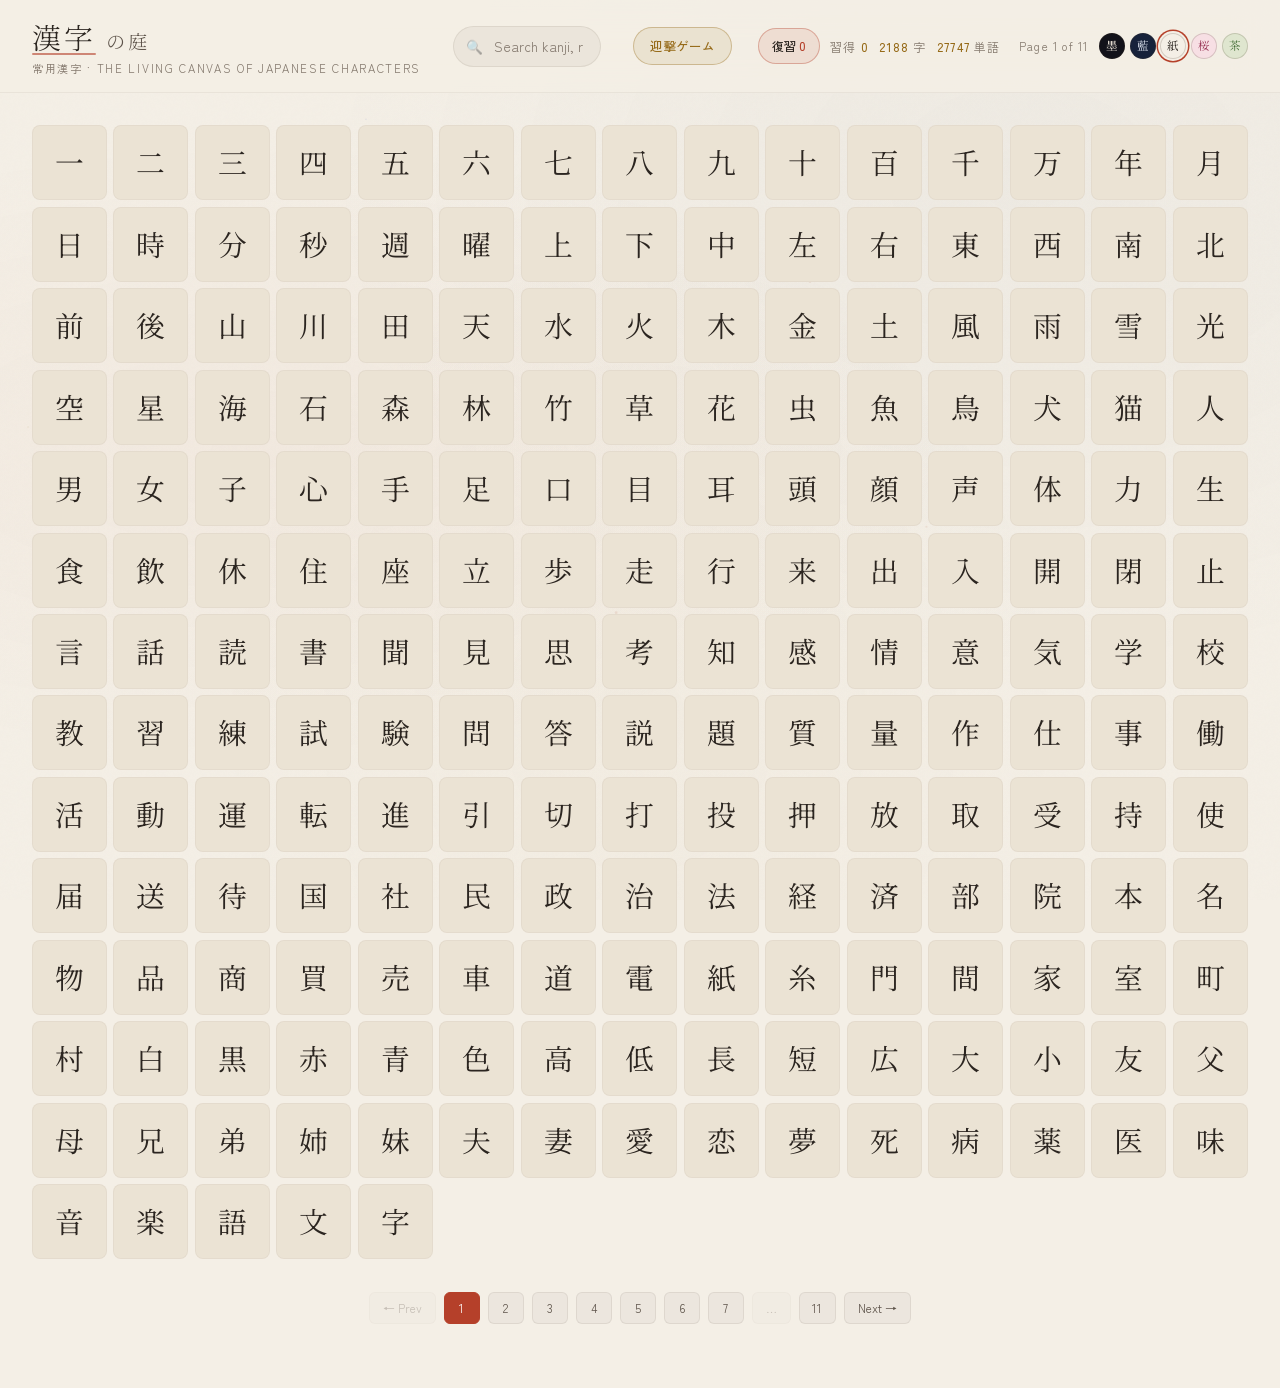
==== commit 0a180ec9: "Show kanji details on hover and add selectable themes The detail side panel only opened on click, wh" ====
--- a/index.html
+++ b/index.html
@@ -7,7 +7,16 @@
     <link rel="preconnect" href="https://fonts.googleapis.com">
     <link rel="preconnect" href="https://fonts.gstatic.com" crossorigin>
     <link href="https://fonts.googleapis.com/css2?family=Noto+Serif+JP:wght@300;400;500;700&family=Zen+Kaku+Gothic+New:wght@300;400;500&display=swap" rel="stylesheet">
-    <link rel="stylesheet" href="css/style.css?v=20260913-4">
+    <link rel="stylesheet" href="css/style.css?v=20261023-1">
+    <script>
+        // Apply the saved theme before first paint; fall back to the OS preference.
+        (function () {
+            var theme = null;
+            try { theme = localStorage.getItem('kanji-garden:theme:v1'); } catch (e) {}
+            if (!theme) theme = matchMedia('(prefers-color-scheme: light)').matches ? 'washi' : 'sumi';
+            document.documentElement.dataset.theme = theme;
+        })();
+    </script>
 </head>
 <body>
     <!-- Background canvas for ambient particles -->
@@ -33,6 +42,13 @@
             <span class="stat-item"><strong id="kanji-count">0</strong> 字</span>
             <span class="stat-item"><strong id="word-count">0</strong> 単語</span>
             <span class="page-info" id="page-info"></span>
+            <div id="theme-picker" class="theme-picker" role="group" aria-label="テーマ">
+                <button class="theme-btn" type="button" data-theme-option="sumi" title="墨 Sumi（ダーク）">墨</button>
+                <button class="theme-btn" type="button" data-theme-option="ai" title="藍 Ai（ネイビー）">藍</button>
+                <button class="theme-btn" type="button" data-theme-option="washi" title="和紙 Washi（ライト）">紙</button>
+                <button class="theme-btn" type="button" data-theme-option="sakura" title="桜 Sakura（ピンク）">桜</button>
+                <button class="theme-btn" type="button" data-theme-option="matcha" title="抹茶 Matcha（グリーン）">茶</button>
+            </div>
         </div>
     </header>
 
@@ -42,7 +58,7 @@
         <div class="pagination" id="pagination"></div>
     </main>
 
-    <!-- Detail panel (slides in on click) -->
+    <!-- Detail popover (opens on hover, click pins it) -->
     <aside id="detail-panel" class="detail-panel">
         <button id="close-panel" class="close-btn" aria-label="Close">×</button>
         <div class="detail-content">
@@ -75,6 +91,7 @@
                 <h3 class="section-title">Related Kanji</h3>
                 <div class="related-grid" id="related-grid"></div>
             </div>
+            <p class="detail-hint">クリックで固定 · Esc で閉じる</p>
         </div>
     </aside>
 
@@ -125,7 +142,7 @@
         </div>
     </section>
 
-    <script src="js/app.js?v=20260913-4"></script>
+    <script src="js/app.js?v=20261023-1"></script>
     <script src="js/game.js?v=20260910-1"></script>
 </body>
 </html>
--- a/css/style.css
+++ b/css/style.css
@@ -4,7 +4,20 @@
    ============================================ */
 
 :root {
-    /* Color palette - warm ink on aged paper */
+    --font-serif: 'Noto Serif JP', 'Yu Mincho', serif;
+    --font-sans: 'Zen Kaku Gothic New', 'Hiragino Sans', sans-serif;
+
+    --ease-out-expo: cubic-bezier(0.16, 1, 0.3, 1);
+    --ease-spring: cubic-bezier(0.34, 1.56, 0.64, 1);
+}
+
+/* ===== THEMES =====
+   Each theme sets raw RGB triplets so translucent fills can use rgba(var(--x-rgb), a).
+   The game screen always keeps the night palette (墨). */
+:root, .game-screen {
+    /* 墨 Sumi — warm ink on night paper (default) */
+    color-scheme: dark;
+    --bg-rgb: 10, 10, 15;
     --bg-primary: #0a0a0f;
     --bg-secondary: #12121a;
     --bg-card: #1a1a25;
@@ -14,22 +27,112 @@
     --ink-secondary: #a89f91;
     --ink-muted: #6b6360;
     --ink-faint: #3a3535;
-
-    --accent-vermillion: #c84b31;
-    --accent-gold: #d4a853;
-    --accent-indigo: #4a6fa5;
-    --accent-sage: #7ca982;
-    --accent-plum: #8b5e83;
-
-    --glow-vermillion: rgba(200, 75, 49, 0.3);
-    --glow-gold: rgba(212, 168, 83, 0.25);
-    --glow-indigo: rgba(74, 111, 165, 0.25);
-
-    --font-serif: 'Noto Serif JP', 'Yu Mincho', serif;
-    --font-sans: 'Zen Kaku Gothic New', 'Hiragino Sans', sans-serif;
-
-    --ease-out-expo: cubic-bezier(0.16, 1, 0.3, 1);
-    --ease-spring: cubic-bezier(0.34, 1.56, 0.64, 1);
+    --ink-strong: #fff;
+    --line-rgb: 232, 224, 212;
+
+    --vermillion-rgb: 200, 75, 49;
+    --gold-rgb: 212, 168, 83;
+    --indigo-rgb: 74, 111, 165;
+    --sage-rgb: 124, 169, 130;
+    --glow-alpha: 0.3;
+    --shadow-color: rgba(0, 0, 0, 0.45);
+    --scrim: rgba(4, 4, 8, 0.7);
+
+    --accent-vermillion: rgb(var(--vermillion-rgb));
+    --accent-gold: rgb(var(--gold-rgb));
+    --accent-indigo: rgb(var(--indigo-rgb));
+    --accent-sage: rgb(var(--sage-rgb));
+    --glow-vermillion: rgba(var(--vermillion-rgb), var(--glow-alpha));
+    --glow-gold: rgba(var(--gold-rgb), calc(var(--glow-alpha) * 0.8));
+    --glow-indigo: rgba(var(--indigo-rgb), calc(var(--glow-alpha) * 0.8));
+}
+
+/* 藍 Ai — indigo night */
+:root[data-theme="ai"] {
+    --bg-rgb: 11, 18, 34;
+    --bg-primary: #0b1222;
+    --bg-secondary: #111a2e;
+    --bg-card: #17223b;
+    --bg-card-hover: #20304f;
+    --ink-primary: #e2e8f3;
+    --ink-secondary: #9eabc3;
+    --ink-muted: #6c7a94;
+    --ink-faint: #2c3a55;
+    --line-rgb: 226, 232, 243;
+    --vermillion-rgb: 228, 110, 84;
+    --gold-rgb: 228, 184, 98;
+    --indigo-rgb: 122, 162, 224;
+    --sage-rgb: 133, 196, 154;
+    --scrim: rgba(3, 6, 14, 0.7);
+}
+
+/* 和紙 Washi — sumi ink on warm paper */
+:root[data-theme="washi"] {
+    color-scheme: light;
+    --bg-rgb: 244, 239, 230;
+    --bg-primary: #f4efe6;
+    --bg-secondary: #fbf8f1;
+    --bg-card: #ebe3d4;
+    --bg-card-hover: #fffdf8;
+    --ink-primary: #2b2520;
+    --ink-secondary: #5c5249;
+    --ink-muted: #857a6f;
+    --ink-faint: #cbbfae;
+    --ink-strong: #000;
+    --line-rgb: 60, 45, 30;
+    --vermillion-rgb: 181, 64, 42;
+    --gold-rgb: 150, 106, 24;
+    --indigo-rgb: 52, 90, 145;
+    --sage-rgb: 62, 117, 75;
+    --glow-alpha: 0.18;
+    --shadow-color: rgba(60, 45, 30, 0.18);
+    --scrim: rgba(40, 30, 20, 0.3);
+}
+
+/* 桜 Sakura — soft blossom pink */
+:root[data-theme="sakura"] {
+    color-scheme: light;
+    --bg-rgb: 251, 240, 241;
+    --bg-primary: #fbf0f1;
+    --bg-secondary: #fff8f9;
+    --bg-card: #f4e1e5;
+    --bg-card-hover: #fffafb;
+    --ink-primary: #3b2a30;
+    --ink-secondary: #6d5259;
+    --ink-muted: #9a7d85;
+    --ink-faint: #e0c5cc;
+    --ink-strong: #1e0f14;
+    --line-rgb: 90, 40, 55;
+    --vermillion-rgb: 192, 62, 100;
+    --gold-rgb: 158, 108, 32;
+    --indigo-rgb: 88, 98, 165;
+    --sage-rgb: 76, 128, 88;
+    --glow-alpha: 0.18;
+    --shadow-color: rgba(120, 50, 70, 0.16);
+    --scrim: rgba(60, 30, 40, 0.28);
+}
+
+/* 抹茶 Matcha — green tea on rice paper */
+:root[data-theme="matcha"] {
+    color-scheme: light;
+    --bg-rgb: 238, 240, 228;
+    --bg-primary: #eef0e4;
+    --bg-secondary: #f8f9f1;
+    --bg-card: #e1e6d2;
+    --bg-card-hover: #fbfcf5;
+    --ink-primary: #263022;
+    --ink-secondary: #4e5946;
+    --ink-muted: #7b8672;
+    --ink-faint: #c3ccb2;
+    --ink-strong: #0d140a;
+    --line-rgb: 40, 60, 30;
+    --vermillion-rgb: 178, 74, 44;
+    --gold-rgb: 140, 106, 20;
+    --indigo-rgb: 60, 96, 140;
+    --sage-rgb: 64, 116, 52;
+    --glow-alpha: 0.18;
+    --shadow-color: rgba(40, 60, 30, 0.16);
+    --scrim: rgba(30, 40, 20, 0.28);
 }
 
 * {
@@ -58,9 +161,9 @@
     position: fixed;
     inset: 0;
     background:
-        radial-gradient(ellipse at 20% 50%, rgba(200, 75, 49, 0.03) 0%, transparent 50%),
-        radial-gradient(ellipse at 80% 20%, rgba(74, 111, 165, 0.03) 0%, transparent 50%),
-        radial-gradient(ellipse at 50% 80%, rgba(212, 168, 83, 0.02) 0%, transparent 50%);
+        radial-gradient(ellipse at 20% 50%, rgba(var(--vermillion-rgb), 0.03) 0%, transparent 50%),
+        radial-gradient(ellipse at 80% 20%, rgba(var(--indigo-rgb), 0.03) 0%, transparent 50%),
+        radial-gradient(ellipse at 50% 80%, rgba(var(--gold-rgb), 0.02) 0%, transparent 50%);
     pointer-events: none;
     z-index: 0;
 }
@@ -93,8 +196,8 @@
     align-items: center;
     gap: 2rem;
     backdrop-filter: blur(20px) saturate(1.5);
-    background: rgba(10, 10, 15, 0.85);
-    border-bottom: 1px solid rgba(232, 224, 212, 0.06);
+    background: rgba(var(--bg-rgb), 0.85);
+    border-bottom: 1px solid rgba(var(--line-rgb), 0.06);
     transition: all 0.4s var(--ease-out-expo);
 }
 
@@ -152,8 +255,8 @@
 .search-bar input {
     width: 100%;
     padding: 0.6rem 1rem 0.6rem 2.5rem;
-    background: rgba(232, 224, 212, 0.05);
-    border: 1px solid rgba(232, 224, 212, 0.08);
+    background: rgba(var(--line-rgb), 0.05);
+    border: 1px solid rgba(var(--line-rgb), 0.08);
     border-radius: 100px;
     color: var(--ink-primary);
     font-family: var(--font-sans);
@@ -163,9 +266,9 @@
 }
 
 .search-bar input:focus {
-    background: rgba(232, 224, 212, 0.08);
-    border-color: rgba(200, 75, 49, 0.3);
-    box-shadow: 0 0 0 3px rgba(200, 75, 49, 0.08);
+    background: rgba(var(--line-rgb), 0.08);
+    border-color: rgba(var(--vermillion-rgb), 0.3);
+    box-shadow: 0 0 0 3px rgba(var(--vermillion-rgb), 0.08);
 }
 
 .search-bar input::placeholder {
@@ -202,37 +305,37 @@
 }
 
 .game-open {
-    margin-right: 1rem; padding: .55rem 1rem; border: 1px solid rgba(212,168,83,.35);
-    border-radius: 999px; background: rgba(212,168,83,.1); color: var(--accent-gold);
+    margin-right: 1rem; padding: .55rem 1rem; border: 1px solid rgba(var(--gold-rgb), .35);
+    border-radius: 999px; background: rgba(var(--gold-rgb), .1); color: var(--accent-gold);
     font: 500 .78rem var(--font-sans); cursor: pointer; letter-spacing: .08em;
 }
-.game-open:hover { background: rgba(212,168,83,.2); }
-.mistake-open { padding: .52rem .8rem; border: 1px solid rgba(200,75,49,.35); border-radius: 999px;
-    background: rgba(200,75,49,.1); color: var(--ink-primary); font: 500 .76rem var(--font-sans); cursor: pointer; }
-.mistake-open:hover { background: rgba(200,75,49,.2); }
+.game-open:hover { background: rgba(var(--gold-rgb), .2); }
+.mistake-open { padding: .52rem .8rem; border: 1px solid rgba(var(--vermillion-rgb), .35); border-radius: 999px;
+    background: rgba(var(--vermillion-rgb), .1); color: var(--ink-primary); font: 500 .76rem var(--font-sans); cursor: pointer; }
+.mistake-open:hover { background: rgba(var(--vermillion-rgb), .2); }
 .mistake-open strong { color: var(--accent-vermillion); }
 .mistake-panel { position: fixed; inset: 0; z-index: 1200; display: none; place-items: center; padding: 1rem;
-    background: rgba(4,4,8,.78); backdrop-filter: blur(12px); }
+    background: var(--scrim); backdrop-filter: blur(12px); }
 .mistake-panel.open { display: grid; }
 .mistake-dialog { width: min(620px,100%); max-height: min(760px,90vh); display: flex; flex-direction: column;
-    padding: 1.5rem; border: 1px solid rgba(212,168,83,.2); border-radius: 18px;
-    background: #12121a; box-shadow: 0 25px 80px rgba(0,0,0,.55); }
+    padding: 1.5rem; border: 1px solid rgba(var(--gold-rgb), .2); border-radius: 18px;
+    background: var(--bg-secondary); box-shadow: 0 25px 80px var(--shadow-color); }
 .mistake-heading { display: flex; justify-content: space-between; align-items: flex-start; margin-bottom: 1rem; }
 .mistake-heading h2 { font: 400 1.7rem var(--font-serif); }
 .mistake-kicker { color: var(--accent-vermillion); font-size: .65rem; letter-spacing: .18em; }
 .mistake-close { position: static; }
 .mistake-list { overflow: auto; display: grid; gap: .55rem; }
 .mistake-row { display: flex; align-items: center; justify-content: space-between; gap: 1rem; padding: .85rem 1rem;
-    border: 1px solid rgba(232,224,212,.08); border-radius: 10px; background: rgba(232,224,212,.035); }
+    border: 1px solid rgba(var(--line-rgb), .08); border-radius: 10px; background: rgba(var(--line-rgb), .035); }
 .mistake-row > div { display: flex; align-items: baseline; flex-wrap: wrap; gap: .45rem; }
 .mistake-word { font: 500 1.3rem var(--font-serif); }
-.mistake-kanji-link { padding: 0 .04em; border: 0; border-bottom: 1px solid rgba(212,168,83,.45);
+.mistake-kanji-link { padding: 0 .04em; border: 0; border-bottom: 1px solid rgba(var(--gold-rgb), .45);
     background: transparent; color: var(--ink-primary); font: inherit; cursor: pointer; }
 .mistake-kanji-link:hover, .mistake-kanji-link:focus-visible { color: var(--accent-gold); border-bottom-color: var(--accent-gold); outline: none; }
 .mistake-reading { color: var(--accent-gold); }
 .mistake-row small { flex-basis: 100%; color: var(--ink-muted); }
-.mistake-delete, .mistake-clear { border: 1px solid rgba(200,75,49,.3); border-radius: 8px; background: transparent;
-    color: #d98270; padding: .45rem .7rem; cursor: pointer; white-space: nowrap; }
+.mistake-delete, .mistake-clear { border: 1px solid rgba(var(--vermillion-rgb), .3); border-radius: 8px; background: transparent;
+    color: var(--accent-vermillion); padding: .45rem .7rem; cursor: pointer; white-space: nowrap; }
 .mistake-empty { padding: 2.5rem 1rem; text-align: center; color: var(--ink-muted); line-height: 1.8; }
 .mistake-actions { display: flex; justify-content: flex-end; gap: .7rem; padding-top: 1rem; }
 .mistake-actions .game-start { margin: 0; }
@@ -242,7 +345,7 @@
     background: #070812; color: var(--ink-primary); }
 .game-screen.open { display: grid; }
 .game-topbar { min-height: 64px; display: flex; align-items: center; justify-content: center; gap: clamp(1rem,5vw,5rem);
-    padding: .7rem 1rem; background: rgba(8,9,20,.96); border-bottom: 1px solid rgba(212,168,83,.18); }
+    padding: .7rem 1rem; background: rgba(8,9,20,.96); border-bottom: 1px solid rgba(var(--gold-rgb), .18); }
 .game-topbar > div { display: grid; text-align: center; min-width: 70px; }
 .game-topbar strong, #game-hearts { color: var(--accent-gold); font-size: 1.25rem; }
 .game-label { color: var(--ink-muted); font-size: .62rem; letter-spacing: .18em; }
@@ -261,7 +364,7 @@
 .game-cannon::before { content: ''; position: absolute; width: 9px; height: 42px; bottom: 35px; background: var(--accent-gold); border-radius: 5px; }
 .game-target { position: absolute; top: 8%; transform: translateX(-50%); min-width: 88px; padding: .45rem .75rem; text-align: center;
     font: 500 clamp(2rem,6vw,4.5rem) var(--font-serif); color: #fff; border: 1px solid #ffffff30; border-radius: 12px;
-    background: rgba(200,75,49,.18); box-shadow: 0 0 35px rgba(200,75,49,.2); }
+    background: rgba(var(--vermillion-rgb), .18); box-shadow: 0 0 35px rgba(var(--vermillion-rgb), .2); }
 .game-target.word { font-size: clamp(1.5rem,4.5vw,3.2rem); }
 .game-target.destroyed { animation: target-burst .55s forwards; }
 .game-target.crashed { animation: target-crash .7s forwards; }
@@ -280,7 +383,7 @@
 .game-controls p { margin: .45rem; color: var(--ink-secondary); font-size: .8rem; }
 .game-mode-row { display: flex; justify-content: center; gap: .35rem; }
 .game-mode { border: 1px solid #ffffff16; padding: .3rem .65rem; border-radius: 999px; background: transparent; color: var(--ink-muted); cursor: pointer; }
-.game-mode.active { color: var(--accent-gold); border-color: rgba(212,168,83,.5); }
+.game-mode.active { color: var(--accent-gold); border-color: rgba(var(--gold-rgb), .5); }
 .game-answers { display: grid; grid-template-columns: repeat(4,minmax(0,1fr)); gap: .6rem; max-width: 850px; margin: .6rem auto; }
 .game-answers button, .game-start { border: 1px solid #ffffff20; border-radius: 8px; padding: .7rem .4rem; background: #191b29; color: white; cursor: pointer; font: 500 1rem var(--font-sans); }
 .game-answers button:hover { border-color: var(--accent-gold); transform: translateY(-2px); }.game-answers button.wrong { background: #6c251f; }
@@ -314,7 +417,7 @@
     cursor: pointer;
     border-radius: 8px;
     background: var(--bg-card);
-    border: 1px solid rgba(232, 224, 212, 0.04);
+    border: 1px solid rgba(var(--line-rgb), 0.04);
     transition: all 0.4s var(--ease-out-expo);
     user-select: none;
     overflow: hidden;
@@ -325,7 +428,7 @@
     position: absolute;
     inset: 0;
     border-radius: 8px;
-    background: radial-gradient(circle at 50% 50%, rgba(232, 224, 212, 0.03), transparent 70%);
+    background: radial-gradient(circle at 50% 50%, rgba(var(--line-rgb), 0.03), transparent 70%);
     opacity: 0;
     transition: opacity 0.4s ease;
 }
@@ -350,56 +453,16 @@
     transform: scale(1.35);
     z-index: 50;
     background: var(--bg-card-hover);
-    border-color: rgba(200, 75, 49, 0.2);
+    border-color: rgba(var(--vermillion-rgb), 0.2);
     box-shadow:
-        0 8px 32px rgba(0, 0, 0, 0.4),
-        0 0 0 1px rgba(200, 75, 49, 0.15),
+        0 8px 32px var(--shadow-color),
+        0 0 0 1px rgba(var(--vermillion-rgb), 0.15),
         0 0 40px var(--glow-vermillion);
 }
 
 .kanji-card:hover .char {
-    color: #fff;
+    color: var(--ink-strong);
     text-shadow: 0 0 20px var(--glow-vermillion);
-}
-
-/* Tooltip on hover */
-.kanji-card .tooltip {
-    position: absolute;
-    bottom: calc(100% + 12px);
-    left: 50%;
-    transform: translateX(-50%) translateY(8px);
-    background: rgba(20, 20, 30, 0.95);
-    backdrop-filter: blur(10px);
-    border: 1px solid rgba(232, 224, 212, 0.1);
-    border-radius: 12px;
-    padding: 0.8rem 1rem;
-    min-width: 160px;
-    opacity: 0;
-    visibility: hidden;
-    transition: all 0.3s var(--ease-out-expo);
-    z-index: 100;
-    pointer-events: none;
-    text-align: center;
-}
-
-.kanji-card:hover .tooltip {
-    opacity: 1;
-    visibility: visible;
-    transform: translateX(-50%) translateY(0);
-}
-
-.tooltip .t-reading {
-    font-family: var(--font-sans);
-    font-size: 0.75rem;
-    color: var(--accent-gold);
-    margin-bottom: 0.3rem;
-    white-space: nowrap;
-}
-
-.tooltip .t-meaning {
-    font-size: 0.7rem;
-    color: var(--ink-secondary);
-    line-height: 1.3;
 }
 
 /* Active/pinned state */
@@ -415,34 +478,29 @@
     color: var(--accent-vermillion);
 }
 
-/* Related highlight */
-.kanji-card.related {
-    border-color: rgba(212, 168, 83, 0.4);
-    background: rgba(212, 168, 83, 0.08);
+/* Related highlight (also used while hovering a compound in the popover) */
+.kanji-card.related,
+.kanji-card.compound-hint {
+    border-color: rgba(var(--gold-rgb), 0.4);
+    background: rgba(var(--gold-rgb), 0.08);
     animation: pulse-related 2s ease-in-out infinite;
 }
 
-.kanji-card.related .char {
+.kanji-card.related .char,
+.kanji-card.compound-hint .char {
     color: var(--accent-gold);
     text-shadow: 0 0 12px var(--glow-gold);
 }
 
 @keyframes pulse-related {
-    0%, 100% { box-shadow: 0 0 0 0 rgba(212, 168, 83, 0); }
-    50% { box-shadow: 0 0 16px 2px rgba(212, 168, 83, 0.15); }
-}
-
-/* Dimmed state (when another kanji is focused) */
-.kanji-card.dimmed {
-    opacity: 0.2;
-    transform: scale(0.95);
-    pointer-events: none;
+    0%, 100% { box-shadow: 0 0 0 0 rgba(var(--gold-rgb), 0); }
+    50% { box-shadow: 0 0 16px 2px rgba(var(--gold-rgb), 0.15); }
 }
 
 /* Search highlight */
 .kanji-card.search-match {
-    border-color: rgba(74, 111, 165, 0.4);
-    background: rgba(74, 111, 165, 0.08);
+    border-color: rgba(var(--indigo-rgb), 0.4);
+    background: rgba(var(--indigo-rgb), 0.08);
 }
 
 .kanji-card.search-hidden {
@@ -455,7 +513,7 @@
 .overlay {
     position: fixed;
     inset: 0;
-    background: rgba(0, 0, 0, 0.6);
+    background: var(--scrim);
     backdrop-filter: blur(4px);
     z-index: 200;
     opacity: 0;
@@ -468,23 +526,70 @@
     visibility: visible;
 }
 
+/* Floating popover: opens beside the hovered card; a click pins it */
 .detail-panel {
     position: fixed;
-    top: 0;
-    right: 0;
-    width: min(520px, 90vw);
-    height: 100vh;
+    top: 12px;
+    left: 12px;
+    width: min(420px, calc(100vw - 24px));
+    max-height: min(680px, calc(100vh - 24px));
     background: var(--bg-secondary);
-    border-left: 1px solid rgba(232, 224, 212, 0.06);
+    border: 1px solid rgba(var(--line-rgb), 0.1);
+    border-radius: 16px;
+    box-shadow: 0 18px 60px var(--shadow-color);
     z-index: 300;
-    transform: translateX(100%);
-    transition: transform 0.5s var(--ease-out-expo);
+    opacity: 0;
+    visibility: hidden;
+    pointer-events: none;
+    transform: scale(0.97);
+    transition: opacity 0.16s ease, transform 0.2s var(--ease-out-expo), visibility 0.16s;
     overflow-y: auto;
     overflow-x: hidden;
+    overscroll-behavior: contain;
 }
 
 .detail-panel.open {
-    transform: translateX(0);
+    opacity: 1;
+    visibility: visible;
+    pointer-events: auto;
+    transform: none;
+}
+
+.detail-panel.pinned {
+    border-color: rgba(var(--vermillion-rgb), 0.4);
+}
+
+.detail-panel:not(.pinned) .close-btn {
+    display: none;
+}
+
+.detail-hint {
+    text-align: center;
+    font-size: 0.65rem;
+    letter-spacing: 0.1em;
+    color: var(--ink-muted);
+    padding-top: 1rem;
+}
+
+.detail-panel.pinned .detail-hint {
+    display: none;
+}
+
+/* Touch screens cannot hover: tap opens the same content as a bottom sheet */
+@media (hover: none) {
+    .detail-panel {
+        top: auto;
+        left: 0;
+        right: 0;
+        bottom: 0;
+        width: 100%;
+        max-height: 78vh;
+        border-radius: 18px 18px 0 0;
+        transform: translateY(100%);
+    }
+    .detail-panel.open {
+        transform: none;
+    }
 }
 
 /* Scrollbar styling */
@@ -506,9 +611,9 @@
     margin-right: 1rem;
     width: 36px;
     height: 36px;
-    border: 1px solid rgba(232, 224, 212, 0.1);
+    border: 1px solid rgba(var(--line-rgb), 0.1);
     border-radius: 50%;
-    background: rgba(232, 224, 212, 0.05);
+    background: rgba(var(--line-rgb), 0.05);
     color: var(--ink-secondary);
     font-size: 1.2rem;
     cursor: pointer;
@@ -520,19 +625,19 @@
 }
 
 .close-btn:hover {
-    background: rgba(200, 75, 49, 0.15);
+    background: rgba(var(--vermillion-rgb), 0.15);
     border-color: var(--accent-vermillion);
     color: var(--accent-vermillion);
 }
 
 .detail-content {
-    padding: 2rem;
+    padding: 1.25rem 1.5rem 1.5rem;
 }
 
 /* Hero section */
 .detail-hero {
     text-align: center;
-    padding: 3rem 0 2rem;
+    padding: 0.5rem 0 1.25rem;
     position: relative;
 }
 
@@ -543,18 +648,18 @@
     left: 20%;
     right: 20%;
     height: 1px;
-    background: linear-gradient(90deg, transparent, rgba(232, 224, 212, 0.1), transparent);
+    background: linear-gradient(90deg, transparent, rgba(var(--line-rgb), 0.1), transparent);
 }
 
 .detail-kanji {
     font-family: var(--font-serif);
-    font-size: 8rem;
+    font-size: 4.5rem;
     font-weight: 300;
     line-height: 1;
     color: var(--ink-primary);
     text-shadow:
         0 0 60px var(--glow-vermillion),
-        0 4px 20px rgba(0, 0, 0, 0.3);
+        0 4px 20px var(--shadow-color);
     animation: hero-enter 0.6s var(--ease-spring) both;
     position: relative;
 }
@@ -566,9 +671,9 @@
     top: 50%;
     left: 50%;
     transform: translate(-50%, -50%);
-    width: 200px;
-    height: 200px;
-    background: radial-gradient(circle, rgba(200, 75, 49, 0.06) 0%, transparent 70%);
+    width: 140px;
+    height: 140px;
+    background: radial-gradient(circle, rgba(var(--vermillion-rgb), 0.06) 0%, transparent 70%);
     border-radius: 50%;
     z-index: -1;
 }
@@ -585,7 +690,7 @@
 }
 
 .detail-stroke-info {
-    margin-top: 1rem;
+    margin-top: 0.6rem;
     font-size: 0.85rem;
     color: var(--ink-muted);
     letter-spacing: 0.15em;
@@ -594,8 +699,8 @@
 
 /* Sections */
 .detail-section {
-    padding: 1.5rem 0;
-    border-bottom: 1px solid rgba(232, 224, 212, 0.04);
+    padding: 1.1rem 0;
+    border-bottom: 1px solid rgba(var(--line-rgb), 0.04);
     animation: section-enter 0.5s var(--ease-out-expo) both;
 }
 
@@ -662,8 +767,8 @@
 
 .reading-tag {
     padding: 0.3rem 0.7rem;
-    background: rgba(232, 224, 212, 0.04);
-    border: 1px solid rgba(232, 224, 212, 0.06);
+    background: rgba(var(--line-rgb), 0.04);
+    border: 1px solid rgba(var(--line-rgb), 0.06);
     border-radius: 100px;
     font-size: 0.8rem;
     color: var(--ink-primary);
@@ -672,12 +777,12 @@
 }
 
 .reading-tag.on {
-    border-color: rgba(200, 75, 49, 0.2);
+    border-color: rgba(var(--vermillion-rgb), 0.2);
     color: var(--accent-vermillion);
 }
 
 .reading-tag.kun {
-    border-color: rgba(74, 111, 165, 0.2);
+    border-color: rgba(var(--indigo-rgb), 0.2);
     color: var(--accent-indigo);
 }
 
@@ -693,16 +798,16 @@
     align-items: center;
     gap: 1rem;
     padding: 0.7rem 1rem;
-    background: rgba(232, 224, 212, 0.02);
-    border: 1px solid rgba(232, 224, 212, 0.04);
+    background: rgba(var(--line-rgb), 0.02);
+    border: 1px solid rgba(var(--line-rgb), 0.04);
     border-radius: 10px;
     transition: all 0.25s ease;
     cursor: default;
 }
 
 .compound-item:hover {
-    background: rgba(232, 224, 212, 0.05);
-    border-color: rgba(232, 224, 212, 0.08);
+    background: rgba(var(--line-rgb), 0.05);
+    border-color: rgba(var(--line-rgb), 0.08);
     transform: translateX(4px);
 }
 
@@ -743,8 +848,8 @@
     display: flex;
     align-items: center;
     justify-content: center;
-    background: rgba(232, 224, 212, 0.03);
-    border: 1px solid rgba(232, 224, 212, 0.06);
+    background: rgba(var(--line-rgb), 0.03);
+    border: 1px solid rgba(var(--line-rgb), 0.06);
     border-radius: 8px;
     font-family: var(--font-serif);
     font-size: 1.4rem;
@@ -755,7 +860,7 @@
 
 .related-card:hover {
     transform: scale(1.15);
-    background: rgba(212, 168, 83, 0.1);
+    background: rgba(var(--gold-rgb), 0.1);
     border-color: var(--accent-gold);
     color: var(--accent-gold);
     box-shadow: 0 0 20px var(--glow-gold);
@@ -773,8 +878,8 @@
 
 .page-btn {
     padding: 0.4rem 0.8rem;
-    background: rgba(232, 224, 212, 0.04);
-    border: 1px solid rgba(232, 224, 212, 0.08);
+    background: rgba(var(--line-rgb), 0.04);
+    border: 1px solid rgba(var(--line-rgb), 0.08);
     border-radius: 6px;
     color: var(--ink-secondary);
     font-family: var(--font-sans);
@@ -786,8 +891,8 @@
 }
 
 .page-btn:hover {
-    background: rgba(232, 224, 212, 0.08);
-    border-color: rgba(232, 224, 212, 0.15);
+    background: rgba(var(--line-rgb), 0.08);
+    border-color: rgba(var(--line-rgb), 0.15);
     color: var(--ink-primary);
 }
 
@@ -816,6 +921,17 @@
         gap: 0.8rem;
     }
 
+    .header-content,
+    .stats {
+        flex-shrink: 1;
+        min-width: 0;
+    }
+
+    .stats {
+        flex-wrap: wrap;
+        row-gap: 0.5rem;
+    }
+
     .search-bar {
         order: 3;
         max-width: 100%;
@@ -835,9 +951,6 @@
         padding: 1rem;
     }
 
-    .detail-kanji {
-        font-size: 5rem;
-    }
 }
 
 /* ===== ENTRANCE ANIMATION ===== */
@@ -883,11 +996,11 @@
 .kanji-card.mastered.active { opacity: .6; }
 .kanji-card.mastered.active .char { color: var(--ink-muted); }
 .kanji-card.mastered:hover { opacity: 1; }
-.master-toggle { margin-top: 1rem; border: 1px solid rgba(124,169,130,.45); border-radius: 999px;
+.master-toggle { margin-top: 1rem; border: 1px solid rgba(var(--sage-rgb), .45); border-radius: 999px;
     background: transparent; color: var(--accent-sage); padding: .5rem 1.1rem; cursor: pointer;
     font-family: var(--font-sans); transition: all .2s ease; }
-.master-toggle:hover { background: rgba(124,169,130,.12); }
-.master-toggle.is-mastered { background: rgba(124,169,130,.2); color: var(--ink-primary); }
+.master-toggle:hover { background: rgba(var(--sage-rgb), .12); }
+.master-toggle.is-mastered { background: rgba(var(--sage-rgb), .2); color: var(--ink-primary); }
 
 /* Homophones shown under each compound */
 .compound-item { flex-wrap: wrap; }
@@ -897,5 +1010,18 @@
     border: 1px solid var(--ink-faint); border-radius: 4px; padding: 0 .3rem; }
 .homophone-word { cursor: pointer; background: none; border: none; padding: 0; font: inherit; color: inherit;
     text-decoration: underline dotted var(--ink-faint); text-underline-offset: 3px; }
-.compound-item.flash { border-color: var(--accent-gold); background: rgba(212,168,83,.12); }
+.compound-item.flash { border-color: var(--accent-gold); background: rgba(var(--gold-rgb), .12); }
 .homophone-word:hover { color: var(--accent-gold); }
+
+/* Theme picker */
+.theme-picker { display: flex; gap: .3rem; }
+.theme-btn { width: 26px; height: 26px; border-radius: 50%; cursor: pointer; padding: 0;
+    font: 400 .72rem var(--font-serif); line-height: 1; border: 1px solid rgba(var(--line-rgb), .18);
+    transition: transform .2s var(--ease-spring), box-shadow .2s ease; }
+.theme-btn:hover { transform: scale(1.12); }
+.theme-btn[aria-pressed="true"] { box-shadow: 0 0 0 2px var(--bg-primary), 0 0 0 3.5px var(--accent-vermillion); }
+.theme-btn[data-theme-option="sumi"] { background: #12121a; color: #e8e0d4; }
+.theme-btn[data-theme-option="ai"] { background: #17223b; color: #e2e8f3; }
+.theme-btn[data-theme-option="washi"] { background: #f4efe6; color: #2b2520; }
+.theme-btn[data-theme-option="sakura"] { background: #f7dfe4; color: #9a3858; }
+.theme-btn[data-theme-option="matcha"] { background: #dfe6cf; color: #3f6a32; }
